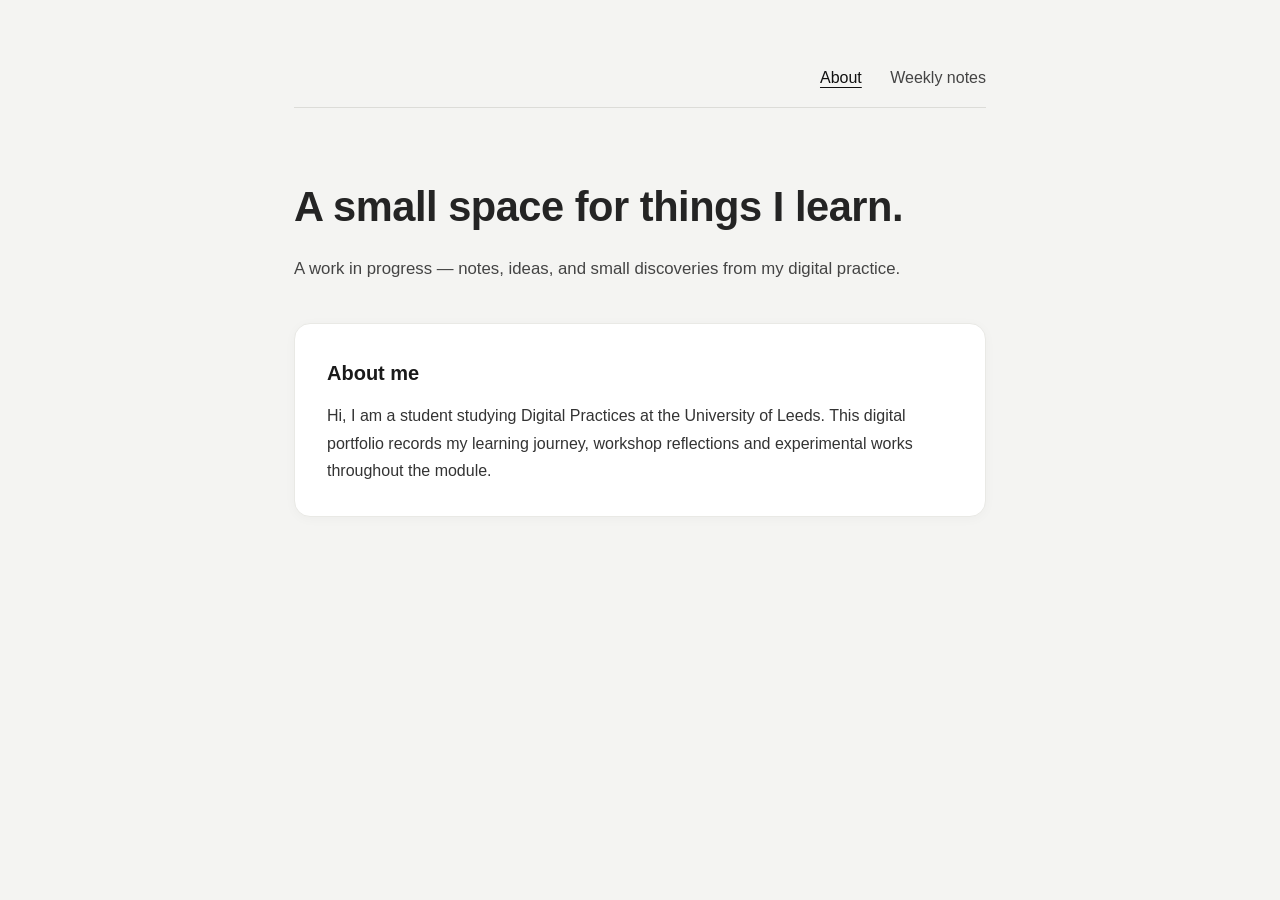
==== index.html @ 29fc52e0 "Add files via upload" ====
<!doctype html>
<html>
<head>
<title>zzzyyy's website</title>
<link rel="stylesheet" href="mycoversheet.css">
</head>
<body>
<nav>
    <a href="#" class="active">About</a>
    <a href="reflection.html">Weekly notes</a>
</nav>

<div class="hero">
    <h1>A small space for things I learn.</h1>
    <p>A work in progress — notes, ideas, and small discoveries from my digital practice.</p>
</div>

<div class="card">
    <h2>About me</h2>
    <p>Hi, I am a student studying Digital Practices at the University of Leeds. This digital portfolio records my learning journey, workshop reflections and experimental works throughout the module.</p>
</div>

</body>
</html>
---- mycoversheet.css ----
/* Minimal & Elegant Portfolio Style - COMM5780M */
* {
    margin: 0;
    padding: 0;
    box-sizing: border-box;
}

body {
    font-family: -apple-system, BlinkMacSystemFont, "Segoe UI", Roboto, Helvetica, Arial, sans-serif;
    background-color: #f4f4f2;
    color: #242424;
    line-height: 1.7;
    max-width: 740px;
    margin: 0 auto;
    padding: 64px 24px;
}

/* 导航栏 */
nav {
    margin-bottom: 64px;
    text-align: right;
    padding-bottom: 16px;
    border-bottom: 1px solid #dcdcd8;
}

nav a {
    margin-left: 24px;
    text-decoration: none;
    font-size: 1rem;
    color: #444444;
    transition: 0.2s ease;
}

nav a.active {
    color: #111111;
    text-decoration: underline;
    text-underline-offset: 4px;
}

nav a:hover {
    color: #111111;
}

/* 首页标题区域 */
.hero {
    margin-bottom: 40px;
}

.hero h1 {
    font-size: 2.6rem;
    font-weight: 600;
    letter-spacing: -0.03rem;
    margin-bottom: 12px;
}

.subtitle {
    color: #666666;
    font-size: 1rem;
}

.hero p {
    color: #444444;
    font-size: 1.05rem;
}

/* 卡片模块 */
.card {
    background: #ffffff;
    border-radius: 16px;
    padding: 32px;
    margin-bottom: 24px;
    border: 1px solid #e9e9e5;
    box-shadow: 0 2px 12px rgba(0,0,0,0.03);
}

.card h2 {
    font-size: 1.25rem;
    font-weight: 600;
    margin-bottom: 12px;
    color: #1a1a1a;
}

.card p {
    color: #333333;
    font-size: 1rem;
}
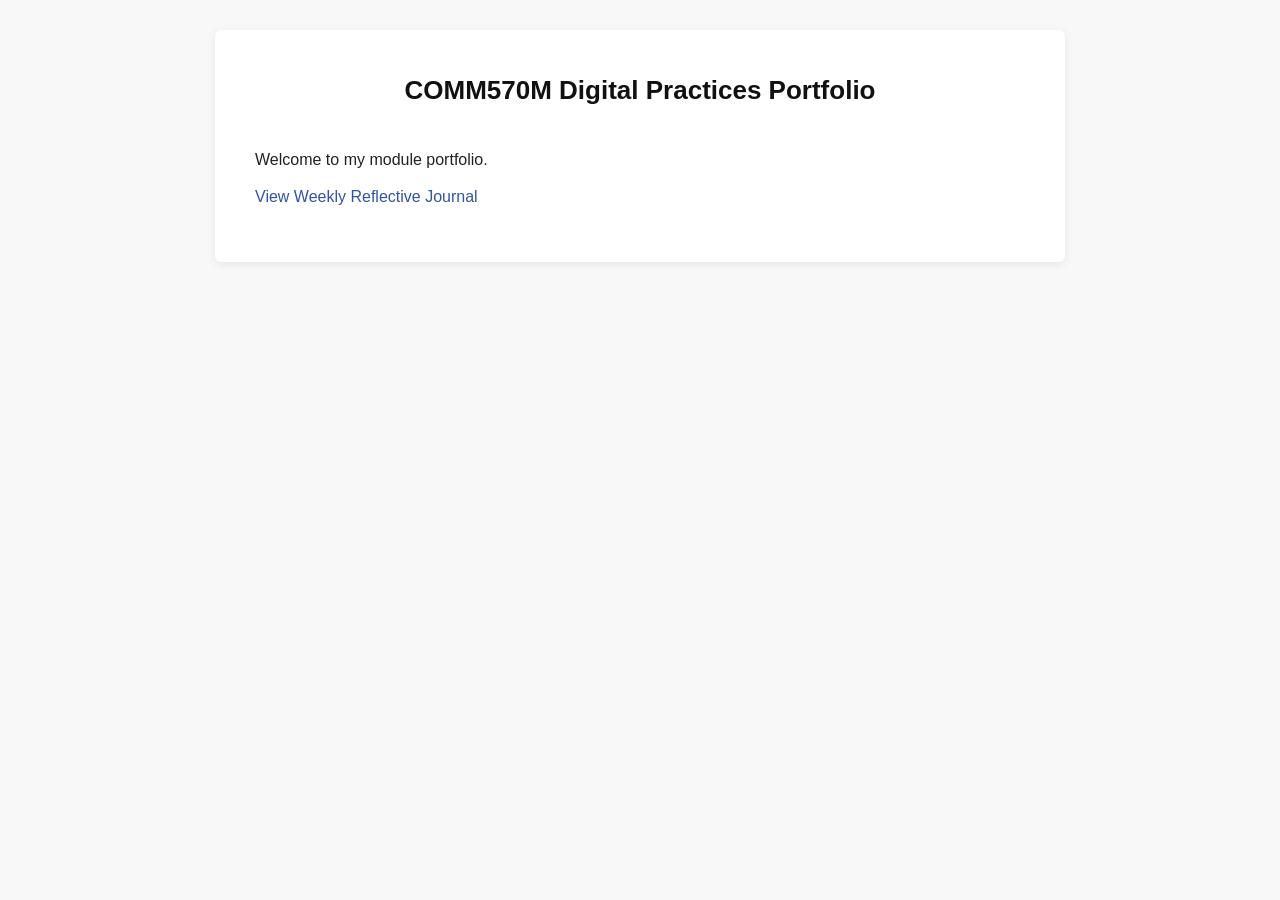
==== commit 2a1de9d2: "Add files via upload" ====
--- a/index.html
+++ b/index.html
@@ -1,24 +1,16 @@
-<!doctype html>
-<html>
+<!DOCTYPE html>
+<html lang="en">
 <head>
-<title>zzzyyy's website</title>
-<link rel="stylesheet" href="mycoversheet.css">
+    <meta charset="UTF-8">
+    <meta name="viewport" content="width=device-width, initial-scale=1.0">
+    <title>COMM570M Portfolio</title>
+    <link rel="stylesheet" href="mycoversheet.css">
 </head>
 <body>
-<nav>
-    <a href="#" class="active">About</a>
-    <a href="reflection.html">Weekly notes</a>
-</nav>
-
-<div class="hero">
-    <h1>A small space for things I learn.</h1>
-    <p>A work in progress — notes, ideas, and small discoveries from my digital practice.</p>
-</div>
-
-<div class="card">
-    <h2>About me</h2>
-    <p>Hi, I am a student studying Digital Practices at the University of Leeds. This digital portfolio records my learning journey, workshop reflections and experimental works throughout the module.</p>
-</div>
-
+    <main class="container">
+        <h1>COMM570M Digital Practices Portfolio</h1>
+        <p>Welcome to my module portfolio.</p>
+        <p><a href="reflection.html">View Weekly Reflective Journal</a></p>
+    </main>
 </body>
 </html>
--- a/mycoversheet.css
+++ b/mycoversheet.css
@@ -1,86 +1,61 @@
-/* Minimal & Elegant Portfolio Style - COMM5780M */
 * {
+    box-sizing: border-box;
     margin: 0;
     padding: 0;
-    box-sizing: border-box;
 }
 
 body {
-    font-family: -apple-system, BlinkMacSystemFont, "Segoe UI", Roboto, Helvetica, Arial, sans-serif;
-    background-color: #f4f4f2;
-    color: #242424;
-    line-height: 1.7;
-    max-width: 740px;
-    margin: 0 auto;
-    padding: 64px 24px;
+    font-family: 'Helvetica', Arial, sans-serif;
+    line-height: 1.6;
+    color: #222;
+    background-color: #f8f8f8;
+    padding: 30px 15px;
 }
 
-/* 导航栏 */
-nav {
-    margin-bottom: 64px;
-    text-align: right;
-    padding-bottom: 16px;
-    border-bottom: 1px solid #dcdcd8;
+.container {
+    max-width: 850px;
+    margin: 0 auto;
+    background: white;
+    padding: 40px;
+    border-radius: 6px;
+    box-shadow: 0 2px 8px rgba(0,0,0,0.08);
 }
 
-nav a {
-    margin-left: 24px;
-    text-decoration: none;
-    font-size: 1rem;
-    color: #444444;
-    transition: 0.2s ease;
+h1 {
+    font-size: 26px;
+    margin-bottom: 35px;
+    text-align: center;
+    color: #111;
 }
 
-nav a.active {
-    color: #111111;
-    text-decoration: underline;
-    text-underline-offset: 4px;
+h2 {
+    font-size: 20px;
+    margin: 28px 0 12px;
+    color: #333;
+    border-bottom: 1px solid #ddd;
+    padding-bottom: 4px;
 }
 
-nav a:hover {
-    color: #111111;
+p {
+    margin-bottom: 12px;
+    font-size: 16px;
 }
 
-/* 首页标题区域 */
-.hero {
-    margin-bottom: 40px;
+.reflection {
+    background-color: #f3f6f9;
+    padding: 10px 14px;
+    border-left: 4px solid #446688;
+    margin: 10px 0 20px;
 }
 
-.hero h1 {
-    font-size: 2.6rem;
-    font-weight: 600;
-    letter-spacing: -0.03rem;
-    margin-bottom: 12px;
+.backlink {
+    margin-top: 40px;
 }
 
-.subtitle {
-    color: #666666;
-    font-size: 1rem;
+a {
+    color: #335599;
+    text-decoration: none;
 }
-
-.hero p {
-    color: #444444;
-    font-size: 1.05rem;
+a:hover {
+    text-decoration: underline;
 }
-
-/* 卡片模块 */
-.card {
-    background: #ffffff;
-    border-radius: 16px;
-    padding: 32px;
-    margin-bottom: 24px;
-    border: 1px solid #e9e9e5;
-    box-shadow: 0 2px 12px rgba(0,0,0,0.03);
-}
-
-.card h2 {
-    font-size: 1.25rem;
-    font-weight: 600;
-    margin-bottom: 12px;
-    color: #1a1a1a;
-}
-
-.card p {
-    color: #333333;
-    font-size: 1rem;
-}
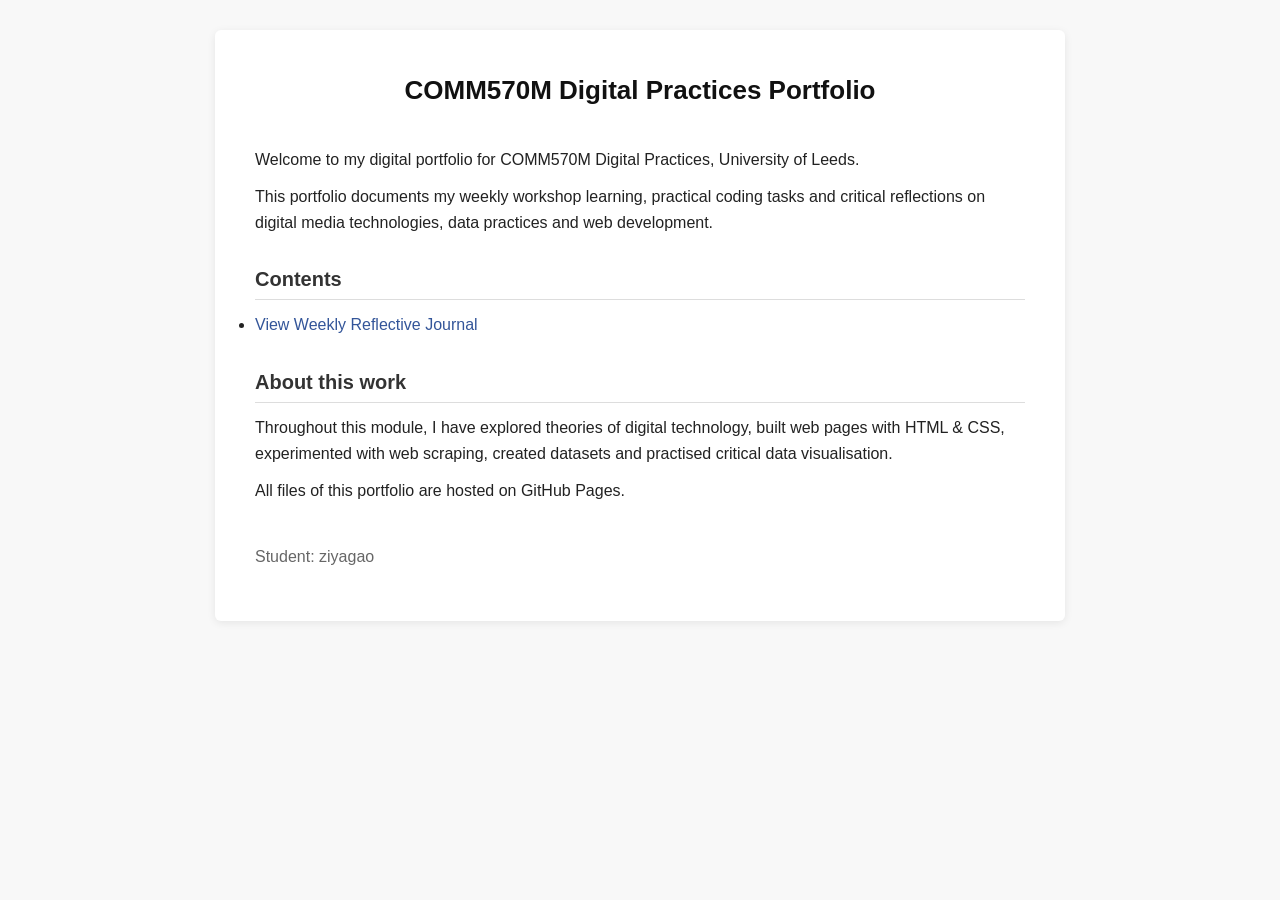
==== commit 1529523e: "Add files via upload" ====
--- a/index.html
+++ b/index.html
@@ -9,8 +9,21 @@
 <body>
     <main class="container">
         <h1>COMM570M Digital Practices Portfolio</h1>
-        <p>Welcome to my module portfolio.</p>
-        <p><a href="reflection.html">View Weekly Reflective Journal</a></p>
+
+        <p>Welcome to my digital portfolio for COMM570M Digital Practices, University of Leeds.</p>
+
+        <p>This portfolio documents my weekly workshop learning, practical coding tasks and critical reflections on digital media technologies, data practices and web development.</p>
+
+        <h2>Contents</h2>
+        <ul>
+            <li><a href="reflection.html">View Weekly Reflective Journal</a></li>
+        </ul>
+
+        <h2>About this work</h2>
+        <p>Throughout this module, I have explored theories of digital technology, built web pages with HTML & CSS, experimented with web scraping, created datasets and practised critical data visualisation.</p>
+        <p>All files of this portfolio are hosted on GitHub Pages.</p>
+
+        <p style="margin-top:40px; color:#666;">Student: ziyagao</p>
     </main>
 </body>
 </html>
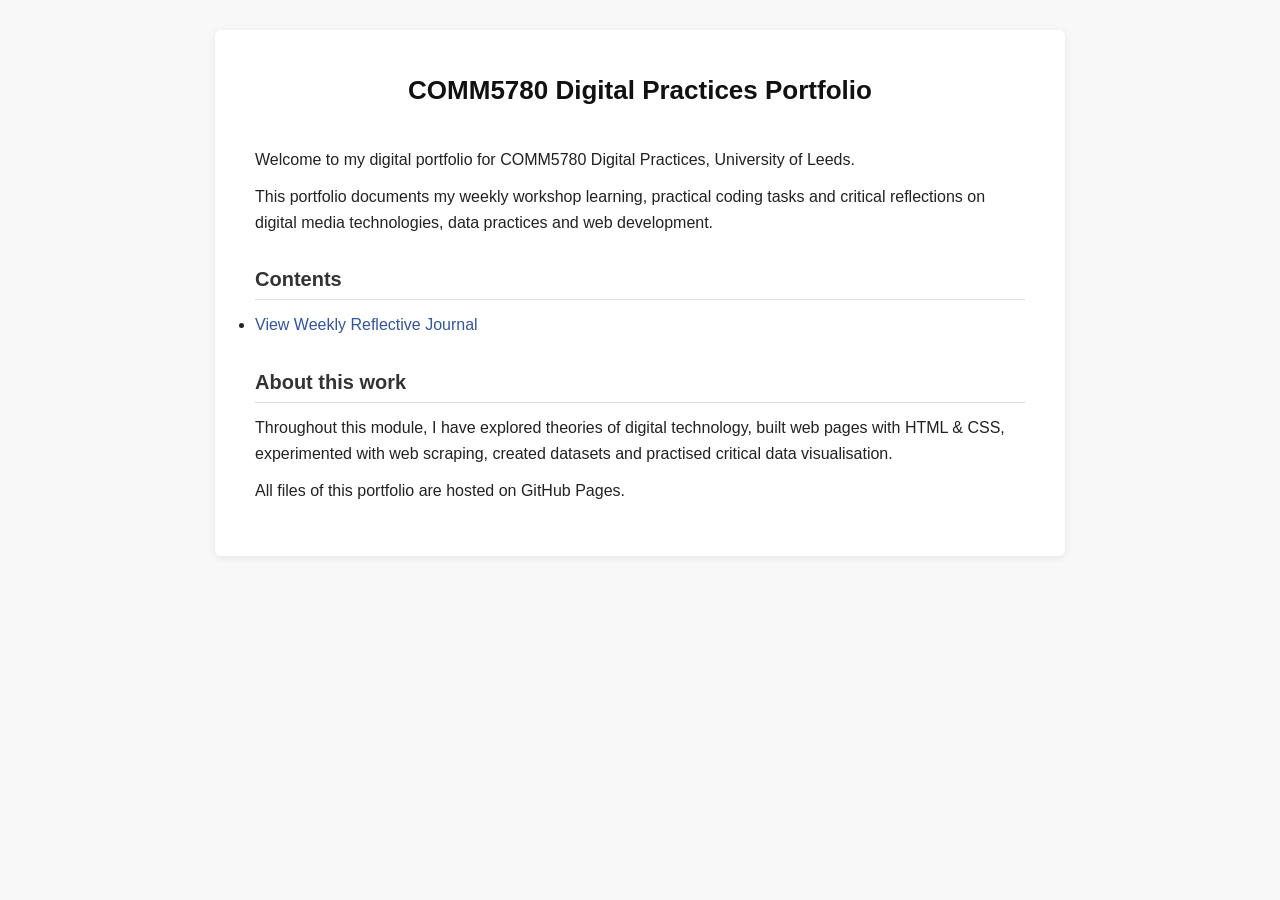
==== commit 36963232: "Add files via upload" ====
--- a/index.html
+++ b/index.html
@@ -3,14 +3,14 @@
 <head>
     <meta charset="UTF-8">
     <meta name="viewport" content="width=device-width, initial-scale=1.0">
-    <title>COMM570M Portfolio</title>
+    <title>COMM5780 Portfolio</title>
     <link rel="stylesheet" href="mycoversheet.css">
 </head>
 <body>
     <main class="container">
-        <h1>COMM570M Digital Practices Portfolio</h1>
+        <h1>COMM5780 Digital Practices Portfolio</h1>
 
-        <p>Welcome to my digital portfolio for COMM570M Digital Practices, University of Leeds.</p>
+        <p>Welcome to my digital portfolio for COMM5780 Digital Practices, University of Leeds.</p>
 
         <p>This portfolio documents my weekly workshop learning, practical coding tasks and critical reflections on digital media technologies, data practices and web development.</p>
 
@@ -22,8 +22,6 @@
         <h2>About this work</h2>
         <p>Throughout this module, I have explored theories of digital technology, built web pages with HTML & CSS, experimented with web scraping, created datasets and practised critical data visualisation.</p>
         <p>All files of this portfolio are hosted on GitHub Pages.</p>
-
-        <p style="margin-top:40px; color:#666;">Student: ziyagao</p>
     </main>
 </body>
 </html>
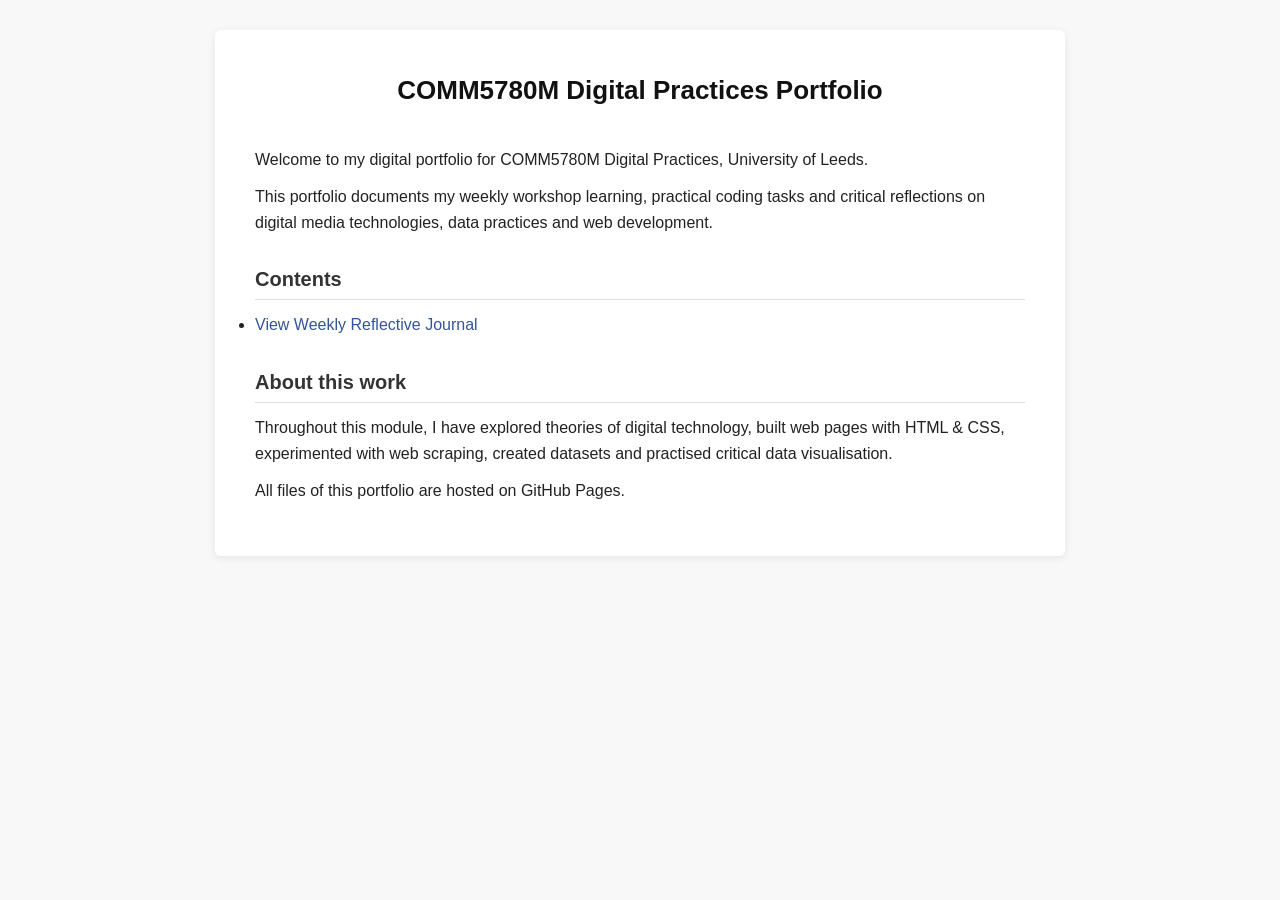
==== commit 3ff70c72: "Add files via upload" ====
--- a/index.html
+++ b/index.html
@@ -3,14 +3,14 @@
 <head>
     <meta charset="UTF-8">
     <meta name="viewport" content="width=device-width, initial-scale=1.0">
-    <title>COMM5780 Portfolio</title>
+    <title>COMM5780M Portfolio</title>
     <link rel="stylesheet" href="mycoversheet.css">
 </head>
 <body>
     <main class="container">
-        <h1>COMM5780 Digital Practices Portfolio</h1>
+        <h1>COMM5780M Digital Practices Portfolio</h1>
 
-        <p>Welcome to my digital portfolio for COMM5780 Digital Practices, University of Leeds.</p>
+        <p>Welcome to my digital portfolio for COMM5780M Digital Practices, University of Leeds.</p>
 
         <p>This portfolio documents my weekly workshop learning, practical coding tasks and critical reflections on digital media technologies, data practices and web development.</p>
 
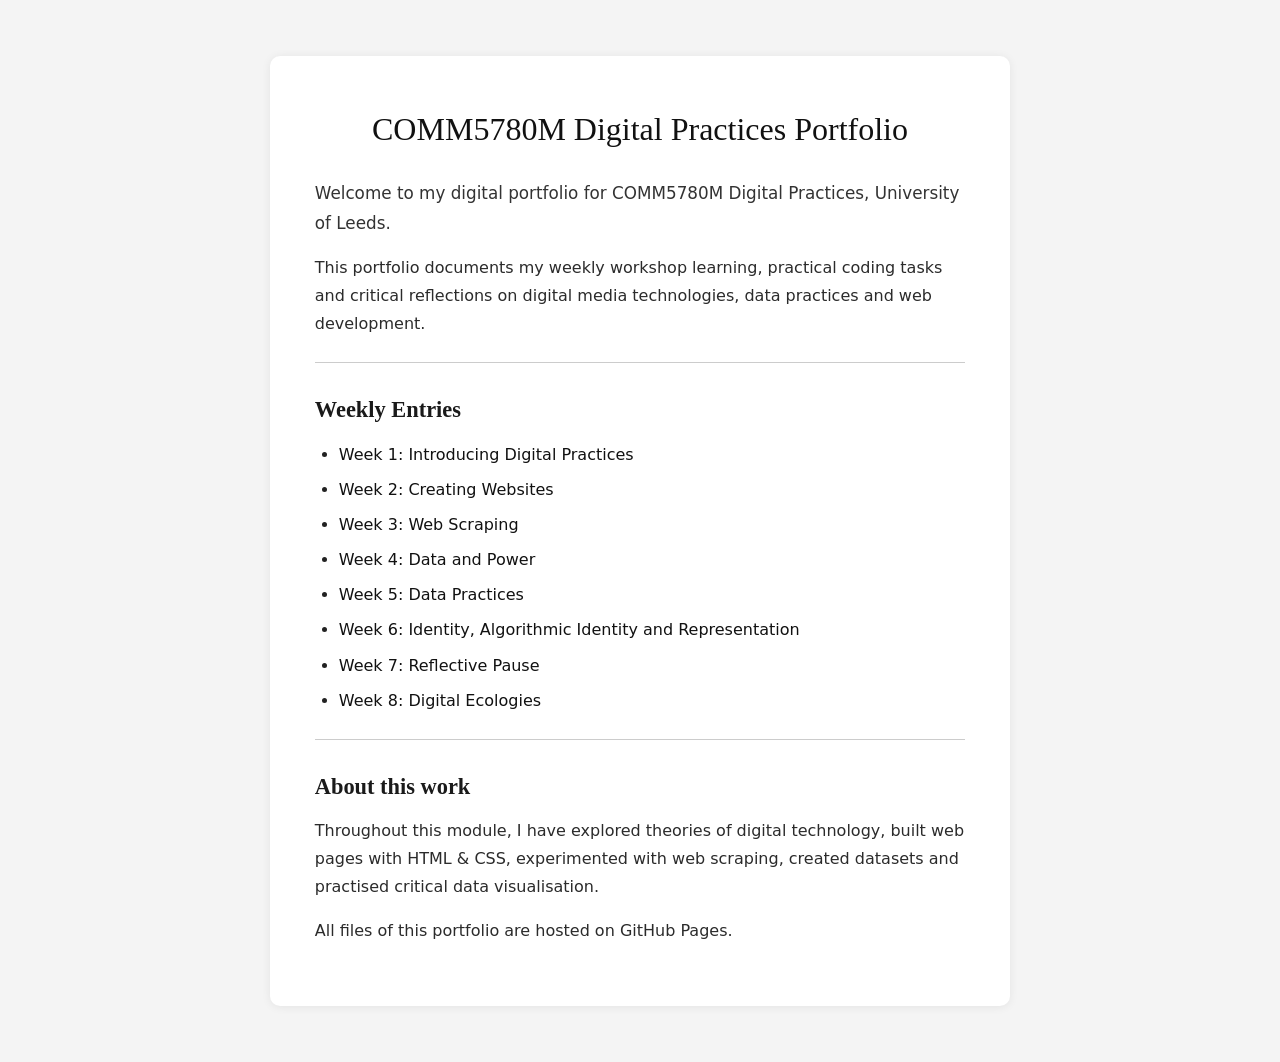
==== commit 3829df67: "Add files via upload" ====
--- a/index.html
+++ b/index.html
@@ -3,25 +3,34 @@
 <head>
     <meta charset="UTF-8">
     <meta name="viewport" content="width=device-width, initial-scale=1.0">
-    <title>COMM5780M Portfolio</title>
+    <title>COMM5780M Digital Practices Portfolio</title>
     <link rel="stylesheet" href="mycoversheet.css">
 </head>
 <body>
     <main class="container">
-        <h1>COMM5780M Digital Practices Portfolio</h1>
+        <div class="card">
+            <h1>COMM5780M Digital Practices Portfolio</h1>
+            <p class="intro">Welcome to my digital portfolio for COMM5780M Digital Practices, University of Leeds.</p>
+            <p>This portfolio documents my weekly workshop learning, practical coding tasks and critical reflections on digital media technologies, data practices and web development.</p>
 
-        <p>Welcome to my digital portfolio for COMM5780M Digital Practices, University of Leeds.</p>
+            <div class="divider"></div>
+            <h2>Weekly Entries</h2>
+            <ul class="week-list">
+                <li><a href="week1.html">Week 1: Introducing Digital Practices</a></li>
+                <li><a href="week2.html">Week 2: Creating Websites</a></li>
+                <li><a href="week3.html">Week 3: Web Scraping</a></li>
+                <li><a href="week4.html">Week 4: Data and Power</a></li>
+                <li><a href="week5.html">Week 5: Data Practices</a></li>
+                <li><a href="week6.html">Week 6: Identity, Algorithmic Identity and Representation</a></li>
+                <li><a href="week7.html">Week 7: Reflective Pause</a></li>
+                <li><a href="week8.html">Week 8: Digital Ecologies</a></li>
+            </ul>
 
-        <p>This portfolio documents my weekly workshop learning, practical coding tasks and critical reflections on digital media technologies, data practices and web development.</p>
-
-        <h2>Contents</h2>
-        <ul>
-            <li><a href="reflection.html">View Weekly Reflective Journal</a></li>
-        </ul>
-
-        <h2>About this work</h2>
-        <p>Throughout this module, I have explored theories of digital technology, built web pages with HTML & CSS, experimented with web scraping, created datasets and practised critical data visualisation.</p>
-        <p>All files of this portfolio are hosted on GitHub Pages.</p>
+            <div class="divider"></div>
+            <h2>About this work</h2>
+            <p>Throughout this module, I have explored theories of digital technology, built web pages with HTML & CSS, experimented with web scraping, created datasets and practised critical data visualisation.</p>
+            <p>All files of this portfolio are hosted on GitHub Pages.</p>
+        </div>
     </main>
 </body>
 </html>
--- a/mycoversheet.css
+++ b/mycoversheet.css
@@ -1,61 +1,112 @@
 * {
-    box-sizing: border-box;
     margin: 0;
     padding: 0;
+    box-sizing: border-box;
 }
 
 body {
-    font-family: 'Helvetica', Arial, sans-serif;
-    line-height: 1.6;
-    color: #222;
-    background-color: #f8f8f8;
-    padding: 30px 15px;
+    background-color: #f4f4f4;
+    font-family: 'Inter', system-ui, -apple-system, sans-serif;
+    color: #222222;
+    line-height: 1.75;
+    padding: 3.5rem 1rem;
 }
 
 .container {
-    max-width: 850px;
-    margin: 0 auto;
-    background: white;
-    padding: 40px;
-    border-radius: 6px;
-    box-shadow: 0 2px 8px rgba(0,0,0,0.08);
+    max-width:740px;
+    margin:0 auto;
+}
+
+.card {
+    background:#ffffff;
+    padding:2.8rem;
+    border-radius:10px;
+    box-shadow:0 1px 10px rgba(0,0,0,0.07);
 }
 
 h1 {
-    font-size: 26px;
-    margin-bottom: 35px;
-    text-align: center;
-    color: #111;
+    font-family: Georgia, 'Times New Roman', serif;
+    font-size:2rem;
+    font-weight:500;
+    text-align:center;
+    margin-bottom:1.4rem;
+    color:#111111;
 }
 
 h2 {
-    font-size: 20px;
-    margin: 28px 0 12px;
-    color: #333;
-    border-bottom: 1px solid #ddd;
-    padding-bottom: 4px;
+    font-family: Georgia, 'Times New Roman', serif;
+    font-size:1.4rem;
+    margin:1.7rem 0 0.7rem;
+    color:#1a1a1a;
+}
+
+.intro {
+    font-size:1.05rem;
+    color:#333;
 }
 
 p {
-    margin-bottom: 12px;
-    font-size: 16px;
+    margin-bottom:1rem;
+    font-size:1rem;
+    color:#2b2b2b;
 }
 
-.reflection {
-    background-color: #f3f6f9;
-    padding: 10px 14px;
-    border-left: 4px solid #446688;
-    margin: 10px 0 20px;
+.divider {
+    width:100%;
+    height:1px;
+    background:#cccccc;
+    margin:1.5rem 0;
 }
 
-.backlink {
-    margin-top: 40px;
+ul {
+    padding-left:1.5rem;
+}
+.week-list li {
+    margin:0.45rem 0;
 }
 
 a {
-    color: #335599;
-    text-decoration: none;
+    color:#111111;
+    text-decoration:none;
+    border-bottom:1px solid transparent;
+    transition:0.2s ease;
 }
 a:hover {
-    text-decoration: underline;
+    border-bottom:1px solid #111111;
 }
+
+.journal-image {
+    max-width:100%;
+    border-radius:4px;
+    margin:16px 0;
+    border:1px solid #ddd;
+}
+.caption {
+    font-size:0.88em;
+    color:#555555;
+    margin:-8px 0 22px;
+}
+
+.nav-links {
+    margin-top:2.5rem;
+    display:flex;
+    justify-content:space-between;
+    border-top:1px solid #ccc;
+    padding-top:1.2rem;
+}
+
+hr {
+    border:none;
+    height:1px;
+    background:#cccccc;
+    margin:1.2rem 0;
+}
+
+@media (max-width:600px){
+    .card {
+        padding:1.6rem;
+    }
+    h1 {
+        font-size:1.6rem;
+    }
+}
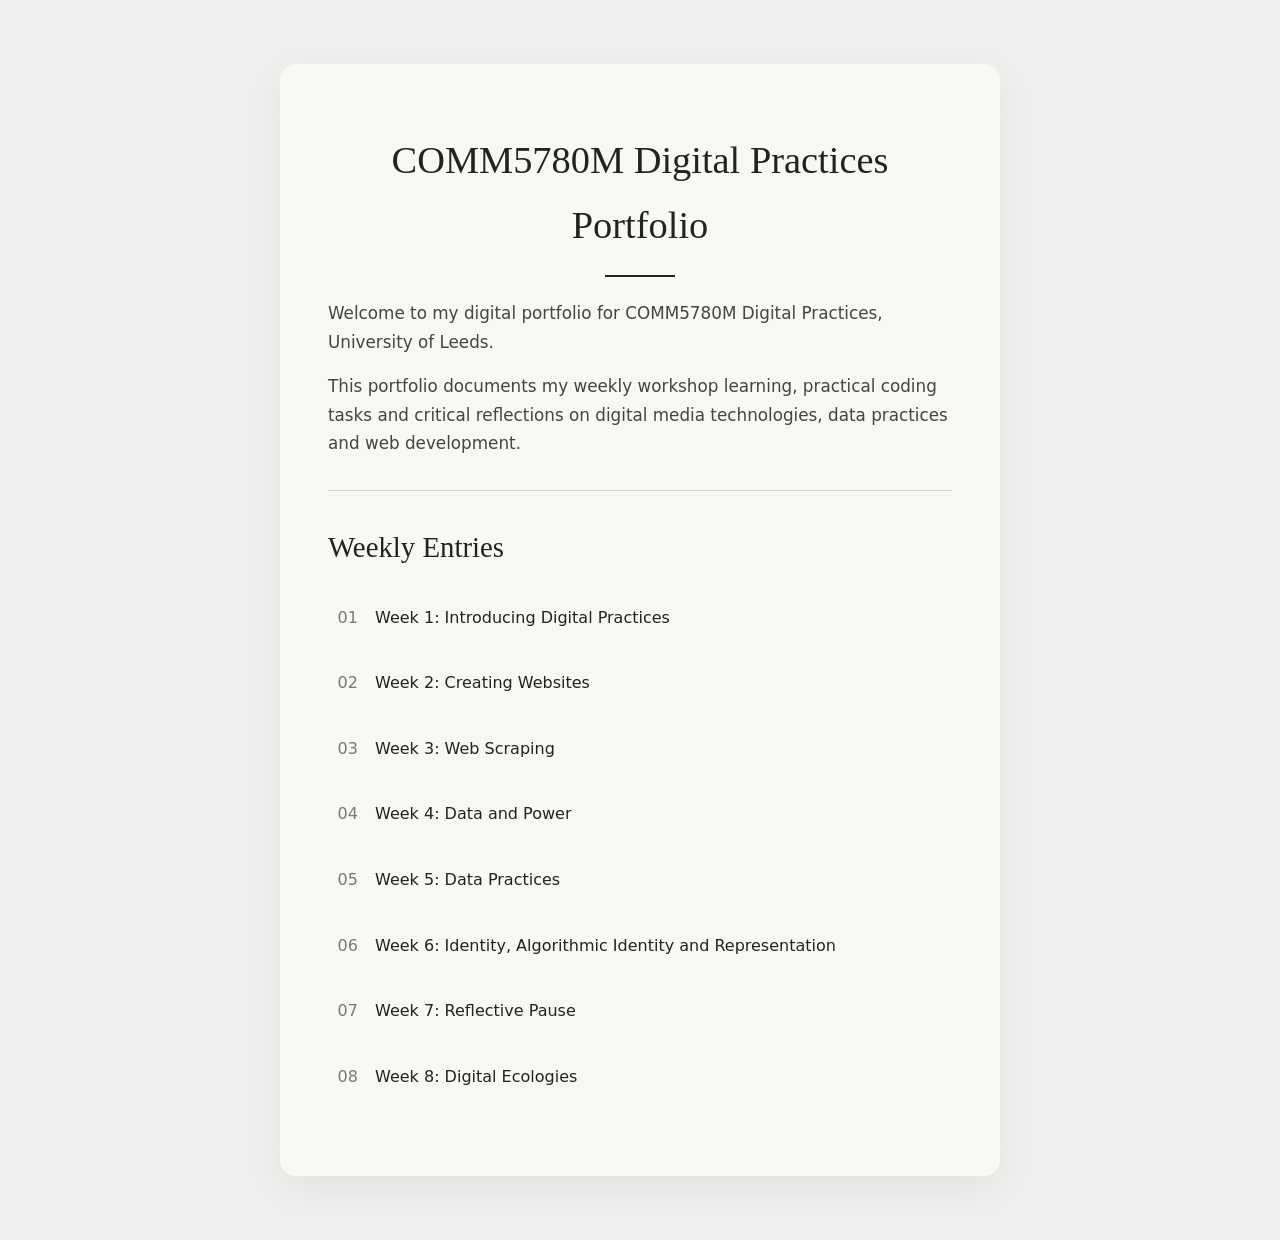
==== commit bb74ead6: "Add files via upload" ====
--- a/index.html
+++ b/index.html
@@ -11,25 +11,20 @@
         <div class="card">
             <h1>COMM5780M Digital Practices Portfolio</h1>
             <p class="intro">Welcome to my digital portfolio for COMM5780M Digital Practices, University of Leeds.</p>
-            <p>This portfolio documents my weekly workshop learning, practical coding tasks and critical reflections on digital media technologies, data practices and web development.</p>
+            <p class="intro">This portfolio documents my weekly workshop learning, practical coding tasks and critical reflections on digital media technologies, data practices and web development.</p>
 
-            <div class="divider"></div>
+            <hr class="divider">
             <h2>Weekly Entries</h2>
             <ul class="week-list">
-                <li><a href="week1.html">Week 1: Introducing Digital Practices</a></li>
-                <li><a href="week2.html">Week 2: Creating Websites</a></li>
-                <li><a href="week3.html">Week 3: Web Scraping</a></li>
-                <li><a href="week4.html">Week 4: Data and Power</a></li>
-                <li><a href="week5.html">Week 5: Data Practices</a></li>
-                <li><a href="week6.html">Week 6: Identity, Algorithmic Identity and Representation</a></li>
-                <li><a href="week7.html">Week 7: Reflective Pause</a></li>
-                <li><a href="week8.html">Week 8: Digital Ecologies</a></li>
+                <li><a href="week1.html"><span class="num">01</span> Week 1: Introducing Digital Practices</a></li>
+                <li><a href="week2.html"><span class="num">02</span> Week 2: Creating Websites</a></li>
+                <li><a href="week3.html"><span class="num">03</span> Week 3: Web Scraping</a></li>
+                <li><a href="week4.html"><span class="num">04</span> Week 4: Data and Power</a></li>
+                <li><a href="week5.html"><span class="num">05</span> Week 5: Data Practices</a></li>
+                <li><a href="week6.html"><span class="num">06</span> Week 6: Identity, Algorithmic Identity and Representation</a></li>
+                <li><a href="week7.html"><span class="num">07</span> Week 7: Reflective Pause</a></li>
+                <li><a href="week8.html"><span class="num">08</span> Week 8: Digital Ecologies</a></li>
             </ul>
-
-            <div class="divider"></div>
-            <h2>About this work</h2>
-            <p>Throughout this module, I have explored theories of digital technology, built web pages with HTML & CSS, experimented with web scraping, created datasets and practised critical data visualisation.</p>
-            <p>All files of this portfolio are hosted on GitHub Pages.</p>
         </div>
     </main>
 </body>
--- a/mycoversheet.css
+++ b/mycoversheet.css
@@ -5,108 +5,130 @@
 }
 
 body {
-    background-color: #f4f4f4;
-    font-family: 'Inter', system-ui, -apple-system, sans-serif;
-    color: #222222;
-    line-height: 1.75;
-    padding: 3.5rem 1rem;
+    background-color: #f0efed;
+    font-family: 'Inter', system-ui, sans-serif;
+    color: #222;
+    line-height: 1.7;
+    padding: 4rem 1rem;
 }
 
 .container {
-    max-width:740px;
-    margin:0 auto;
+    max-width: 720px;
+    margin: 0 auto;
 }
 
 .card {
-    background:#ffffff;
-    padding:2.8rem;
-    border-radius:10px;
-    box-shadow:0 1px 10px rgba(0,0,0,0.07);
+    background-color: #f8f7f4;
+    padding: 4rem 3rem;
+    border-radius: 16px;
+    box-shadow: 0 12px 36px rgba(0,0,0,0.06);
 }
 
 h1 {
     font-family: Georgia, 'Times New Roman', serif;
-    font-size:2rem;
-    font-weight:500;
-    text-align:center;
-    margin-bottom:1.4rem;
-    color:#111111;
+    font-size: 2.4rem;
+    text-align: center;
+    font-weight: 500;
+    margin-bottom: 1.4rem;
+    position: relative;
+}
+
+h1::after {
+    content: "";
+    display: block;
+    width: 70px;
+    height: 2px;
+    background: #222;
+    margin: 1rem auto 0;
 }
 
 h2 {
     font-family: Georgia, 'Times New Roman', serif;
-    font-size:1.4rem;
-    margin:1.7rem 0 0.7rem;
-    color:#1a1a1a;
+    font-size: 1.8rem;
+    margin: 2rem 0 1rem;
+    font-weight: 500;
 }
 
 .intro {
-    font-size:1.05rem;
-    color:#333;
+    font-size: 1.05rem;
+    color: #444;
+    margin-bottom: 1rem;
+}
+
+.divider {
+    border: none;
+    height: 1px;
+    background: #d3d1cc;
+    margin: 2rem 0;
+}
+
+.week-list {
+    list-style: none;
+}
+
+.week-list li a {
+    display: block;
+    padding: 1rem 0.6rem;
+    margin: 0.4rem 0;
+    text-decoration: none;
+    color: #222;
+    border-radius: 8px;
+    transition: all 0.25s ease;
+}
+
+.week-list li a:hover {
+    background-color: #e9e7e2;
+    transform: translateX(4px);
+}
+
+.num {
+    color: #777;
+    margin-right: 12px;
+    font-weight: 500;
 }
 
 p {
-    margin-bottom:1rem;
-    font-size:1rem;
-    color:#2b2b2b;
-}
-
-.divider {
-    width:100%;
-    height:1px;
-    background:#cccccc;
-    margin:1.5rem 0;
-}
-
-ul {
-    padding-left:1.5rem;
-}
-.week-list li {
-    margin:0.45rem 0;
-}
-
-a {
-    color:#111111;
-    text-decoration:none;
-    border-bottom:1px solid transparent;
-    transition:0.2s ease;
-}
-a:hover {
-    border-bottom:1px solid #111111;
+    margin-bottom: 1.2rem;
+    font-size: 1rem;
+    color: #333;
 }
 
 .journal-image {
-    max-width:100%;
-    border-radius:4px;
-    margin:16px 0;
-    border:1px solid #ddd;
+    width: 100%;
+    border-radius: 10px;
+    box-shadow: 0 6px 18px rgba(0,0,0,0.07);
+    margin: 1.4rem 0 0.6rem;
 }
+
 .caption {
-    font-size:0.88em;
-    color:#555555;
-    margin:-8px 0 22px;
+    font-size: 0.88rem;
+    color: #666;
+    margin-bottom: 2rem;
 }
 
 .nav-links {
-    margin-top:2.5rem;
-    display:flex;
-    justify-content:space-between;
-    border-top:1px solid #ccc;
-    padding-top:1.2rem;
+    margin-top: 3rem;
+    display: flex;
+    justify-content: space-between;
+    border-top: 1px solid #d3d1cc;
+    padding-top: 1.4rem;
 }
 
-hr {
-    border:none;
-    height:1px;
-    background:#cccccc;
-    margin:1.2rem 0;
+.nav-links a {
+    color: #333;
+    text-decoration: none;
+    transition: 0.2s;
 }
 
-@media (max-width:600px){
+.nav-links a:hover {
+    color: #886b58;
+}
+
+@media (max-width: 600px) {
     .card {
-        padding:1.6rem;
+        padding: 2rem 1.5rem;
     }
     h1 {
-        font-size:1.6rem;
+        font-size: 1.8rem;
     }
 }
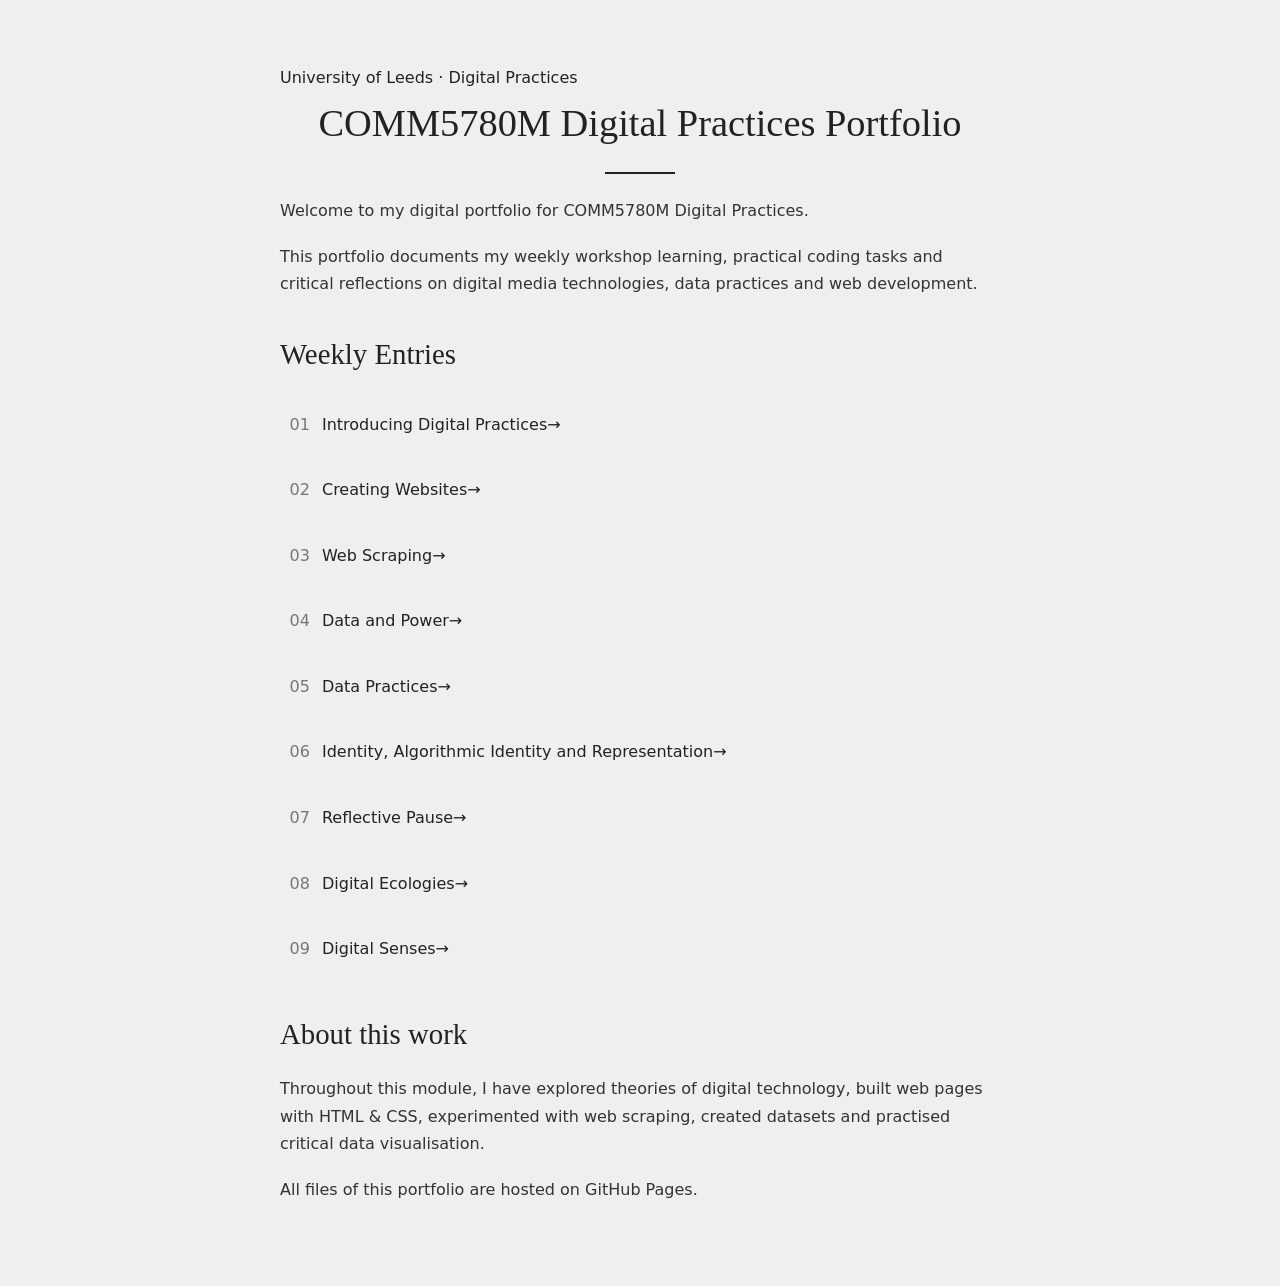
==== commit 9560bdee: "Add files via upload" ====
--- a/index.html
+++ b/index.html
@@ -3,29 +3,32 @@
 <head>
     <meta charset="UTF-8">
     <meta name="viewport" content="width=device-width, initial-scale=1.0">
-    <title>COMM5780M Digital Practices Portfolio</title>
+    <title>COMM5780M Portfolio</title>
     <link rel="stylesheet" href="mycoversheet.css">
 </head>
 <body>
     <main class="container">
-        <div class="card">
-            <h1>COMM5780M Digital Practices Portfolio</h1>
-            <p class="intro">Welcome to my digital portfolio for COMM5780M Digital Practices, University of Leeds.</p>
-            <p class="intro">This portfolio documents my weekly workshop learning, practical coding tasks and critical reflections on digital media technologies, data practices and web development.</p>
+        <span class="eyebrow">University of Leeds · Digital Practices</span>
+        <h1>COMM5780M Digital Practices Portfolio</h1>
+        <p class="lede">Welcome to my digital portfolio for COMM5780M Digital Practices.</p>
+        <p>This portfolio documents my weekly workshop learning, practical coding tasks and critical reflections on digital media technologies, data practices and web development.</p>
 
-            <hr class="divider">
-            <h2>Weekly Entries</h2>
-            <ul class="week-list">
-                <li><a href="week1.html"><span class="num">01</span> Week 1: Introducing Digital Practices</a></li>
-                <li><a href="week2.html"><span class="num">02</span> Week 2: Creating Websites</a></li>
-                <li><a href="week3.html"><span class="num">03</span> Week 3: Web Scraping</a></li>
-                <li><a href="week4.html"><span class="num">04</span> Week 4: Data and Power</a></li>
-                <li><a href="week5.html"><span class="num">05</span> Week 5: Data Practices</a></li>
-                <li><a href="week6.html"><span class="num">06</span> Week 6: Identity, Algorithmic Identity and Representation</a></li>
-                <li><a href="week7.html"><span class="num">07</span> Week 7: Reflective Pause</a></li>
-                <li><a href="week8.html"><span class="num">08</span> Week 8: Digital Ecologies</a></li>
-            </ul>
-        </div>
+        <h2>Weekly Entries</h2>
+        <ul class="week-list">
+            <li><a href="week1.html"><span class="num">01</span><span class="title">Introducing Digital Practices</span><span class="arrow">→</span></a></li>
+            <li><a href="week2.html"><span class="num">02</span><span class="title">Creating Websites</span><span class="arrow">→</span></a></li>
+            <li><a href="week3.html"><span class="num">03</span><span class="title">Web Scraping</span><span class="arrow">→</span></a></li>
+            <li><a href="week4.html"><span class="num">04</span><span class="title">Data and Power</span><span class="arrow">→</span></a></li>
+            <li><a href="week5.html"><span class="num">05</span><span class="title">Data Practices</span><span class="arrow">→</span></a></li>
+            <li><a href="week6.html"><span class="num">06</span><span class="title">Identity, Algorithmic Identity and Representation</span><span class="arrow">→</span></a></li>
+            <li><a href="week7.html"><span class="num">07</span><span class="title">Reflective Pause</span><span class="arrow">→</span></a></li>
+            <li><a href="week8.html"><span class="num">08</span><span class="title">Digital Ecologies</span><span class="arrow">→</span></a></li>
+            <li><a href="week9.html"><span class="num">09</span><span class="title">Digital Senses</span><span class="arrow">→</span></a></li>
+        </ul>
+
+        <h2>About this work</h2>
+        <p>Throughout this module, I have explored theories of digital technology, built web pages with HTML &amp; CSS, experimented with web scraping, created datasets and practised critical data visualisation.</p>
+        <p>All files of this portfolio are hosted on GitHub Pages.</p>
     </main>
 </body>
 </html>
